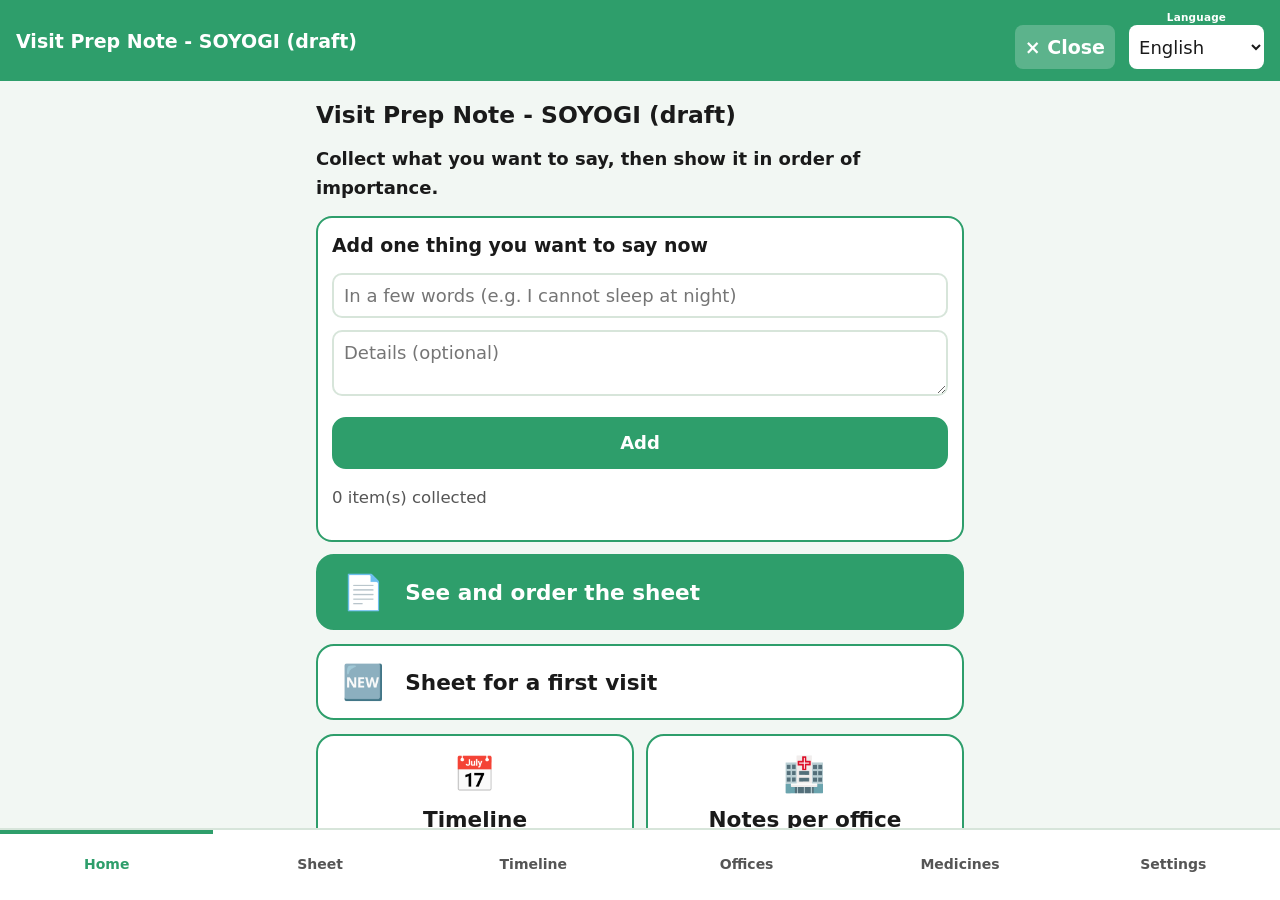
==== index.html @ c071b029 "web v0.3.1: 本体から同期 Co-Authored-By: Claude Opus 5.5 <noreply@anthropic.com>" ====
<!DOCTYPE html>
<html lang="ja">
<head>
<meta charset="UTF-8">
<meta name="viewport" content="width=device-width, initial-scale=1, viewport-fit=cover">
<meta name="theme-color" content="#2e9e6b">
<title>相談と受診の準備ノート(仮)</title>
<meta name="description" content="受診や相談の前に伝えたいことを貯め、大事な順の1枚を見せ、言えなかった分は次回へ。年表と窓口ごとの記録。端末内のみ・オフライン・登録なし。">
<link rel="manifest" href="manifest.json">
<link rel="icon" href="icons/icon-192.png">
<link rel="apple-touch-icon" href="icons/icon-192.png">
<link rel="stylesheet" href="style.css">
</head>
<body class="fs0">
<header id="hd">
  <div id="hd-title">相談と受診の準備ノート(仮)</div>
  <div id="hd-right">
    <button id="hd-exit" class="hd-btn" type="button">× とじる</button>
    <div id="lang-wrap">
      <span class="lang-label">Language</span>
      <select id="set-lang" aria-label="Language 言語">
        <option value="ja">日本語</option>
        <option value="en">English</option>
        <option value="de">Deutsch</option>
        <option value="fr">Français</option>
        <option value="es">Español</option>
        <option value="it">Italiano</option>
        <option value="pt">Português</option>
        <option value="nl">Nederlands</option>
        <option value="sv">Svenska</option>
        <option value="ko">한국어</option>
        <option value="zh">简体中文</option>
        <option value="ar">العربية</option>
      </select>
    </div>
  </div>
</header>

<main id="main">

  <!-- ホーム(screens/home.js が描く) -->
  <section id="scr-home" class="screen" data-scr="home"></section>
  <section id="scr-ichimai" class="screen hidden" data-scr="ichimai"></section>
  <section id="scr-shokai" class="screen hidden" data-scr="shokai"></section>
  <section id="scr-nenpyo" class="screen hidden" data-scr="nenpyo"></section>
  <section id="scr-madoguchi" class="screen hidden" data-scr="madoguchi"></section>
  <section id="scr-kusuri" class="screen hidden" data-scr="kusuri"></section>

  <!-- BUILDER: 画面を足すときは
       <section id="scr-<id>" class="screen hidden" data-scr="<id>"></section>
       を追加し、screens/<id>.js で window.SCREENS.register('<id>', { render(container, api){...} }) する。
       ナビは下の #navbar に <button id="nav-<id>" class="nav-btn" data-scr="<id>"></button> を足す(合計6個まで)。
       i18n.js の nav.<id> にラベルを入れる(ja と en の両方)。sw.js の ASSETS にも screens/<id>.js を足す。 -->

  <!-- せってい(共通シェル。文言は app.js の I18N_MAP が入れる) -->
  <section id="scr-set" class="screen hidden" data-scr="set">
    <h2 id="set-h-normal" class="sec-h"></h2>
    <div class="set-row"><span id="lbl-fs"></span><button id="btn-fs" class="set-btn"></button></div>
    <div class="set-row"><span id="lbl-theme"></span><button id="btn-theme" class="set-btn"></button></div>
    <div class="set-row"><span id="lbl-bgm"></span><button id="btn-bgm" class="set-btn"></button></div>
    <div class="set-row"><span id="lbl-sound"></span><button id="btn-sound" class="set-btn"></button></div>

    <!-- BUILDER: アプリ固有の設定行はここに足す(id は set-app-* で) -->
    <div id="set-app-rows"></div>

    <h2 id="set-h-backup" class="sec-h"></h2>
    <p id="bk-hint" class="hint"></p>
    <div class="bk-row">
      <button id="bk-export" class="set-btn"></button>
      <button id="bk-import" class="set-btn"></button>
    </div>
    <input id="bk-file" type="file" accept="application/json,.json" class="hidden">

    <p id="set-note" class="hint"></p>
    <p class="credit"><a id="link-privacy" href="privacy.html"></a></p>
    <p class="credit"><a id="about-credit" href="https://soudansoyogi.com/" target="_blank" rel="noopener"></a></p>
    <p id="about-ver" class="credit"></p>
  </section>

</main>

<nav id="navbar">
  <button id="nav-home" class="nav-btn active" data-scr="home"></button>
  <button id="nav-ichimai" class="nav-btn" data-scr="ichimai"></button>
  <button id="nav-nenpyo" class="nav-btn" data-scr="nenpyo"></button>
  <button id="nav-madoguchi" class="nav-btn" data-scr="madoguchi"></button>
  <button id="nav-kusuri" class="nav-btn" data-scr="kusuri"></button>
  <button id="nav-set" class="nav-btn" data-scr="set"></button>
</nav>

<div id="toast" class="toast"></div>

<script src="audio.js"></script>
<script src="tap.js"></script>
<script src="i18n.js"></script>
<script src="photo.js"></script>
<script src="screens/router.js"></script>
<script src="screens/ui.js"></script>
<script src="screens/home.js"></script>
<script src="screens/ichimai.js"></script>
<script src="screens/shokai.js"></script>
<script src="screens/nenpyo.js"></script>
<script src="screens/madoguchi.js"></script>
<script src="screens/kusuri.js"></script>
<script src="app.js"></script>
</body>
</html>
---- style.css ----
/* 相談と受診の準備ノート(仮) スタイル(そよぎアプリ・キット v1)
   ・そよぎブランド4色(明るい緑/水色/白/黒) = 4テーマ(body data-theme)
   ・シェルは縦フレックス(ヘッダー=上固定 / #main=スクロール / ナビ=下固定)。100dvh・特大文字でも下端まで届く
   ・大人の尊厳を保つ落ち着いたトーン。機能色のみ。でか文字・大ボタン(44px以上)・.pressing の沈み込み(tap.js連動)
   ・targetSdk36(エッジtoエッジ)のため上下左右に env(safe-area-inset-*)。画面の上下端に余白を持つ */
:root{
  --brand:#2e9e6b;
  --bg:#f2f7f3;
  --ink:#1a1a1a;
  --card:#ffffff;
  --line:#d7e5da;
  --sub:#555;
  --alert:#d43f3f;
  --ok:#2e9e6b;
}
body[data-theme="aqua"]{ --brand:#2b8fb5; --bg:#eff7fa; --line:#cfe5ee; }
body[data-theme="white"]{ --brand:#3d8a63; --bg:#ffffff; --card:#f7f9f8; --line:#e2e6e4; }
body[data-theme="dark"]{
  --brand:#43c08a; --bg:#191d1b; --card:#242a27; --ink:#f2f2f2; --line:#3a423e; --sub:#b5bdb8;
}

*{ box-sizing:border-box; -webkit-tap-highlight-color:transparent; }
html,body{ margin:0; }
body{
  font-family:"Hiragino Sans","Yu Gothic UI","Noto Sans JP",system-ui,sans-serif;
  background:var(--bg); color:var(--ink);
  line-height:1.6;
  height:100vh; height:100dvh;
  display:flex; flex-direction:column;
  overflow:hidden;
  -webkit-touch-callout:none;
}
body.fs0{ font-size:18px; }
body.fs1{ font-size:21px; }
body.fs2{ font-size:25px; }

/* ======== ヘッダー(chromeは固定19px=fs2でも肥大させない) ======== */
header#hd{
  background:var(--brand); color:#fff;
  padding:calc(12px + env(safe-area-inset-top)) max(16px, env(safe-area-inset-right)) 12px max(16px, env(safe-area-inset-left));
  font-weight:700; font-size:19px;
  display:flex; align-items:center; justify-content:space-between; gap:14px;
  flex-shrink:0; overflow:hidden;
  min-height:calc(72px + env(safe-area-inset-top));
}
#hd-title{ flex:1; min-width:2.5em; overflow:hidden; text-overflow:ellipsis; white-space:nowrap; }
#hd-right{ display:flex; align-items:flex-end; gap:14px; flex-shrink:0; }
#lang-wrap{ display:flex; flex-direction:column; align-items:center; gap:3px; flex-shrink:0; }
.lang-label{ font-size:.55em; font-weight:700; color:#fff; line-height:1; letter-spacing:.02em; }
#hd #set-lang{
  min-height:44px; font-size:.95em; font-family:inherit;
  border:none; border-radius:8px; padding:2px 6px;
  background:#fff; color:#1a1a1a;
}
.hd-btn{
  min-height:44px; min-width:44px; padding:0 10px;
  border:none; border-radius:8px; background:rgba(255,255,255,.22); color:#fff;
  font-size:1em; font-family:inherit; font-weight:700;
}

/* ======== 本文(ここだけスクロール) ======== */
#main{
  flex:1 1 auto; min-height:0; overflow-y:auto;
  -webkit-overflow-scrolling:touch;
  width:100%; max-width:680px; margin:0 auto;
  padding:16px max(16px, env(safe-area-inset-right)) 24px max(16px, env(safe-area-inset-left));
}
.screen.hidden, .hidden, [hidden]{ display:none !important; }
.scr-title{ font-size:1.3em; margin:0 0 10px; }
.sec-h{ font-size:1.05em; margin:24px 0 8px; }
.hint{ color:var(--sub); font-size:.92em; }
.note{
  background:var(--card); border:1.5px solid var(--brand); border-radius:10px;
  padding:10px 12px; color:var(--ink); font-size:.95em; margin:0 0 10px;
}
.tagline{ font-weight:700; margin:4px 0 14px; }

/* ======== 共通部品 ======== */
.big-btn{
  display:flex; align-items:center; gap:16px; width:100%; font-size:1em;
  min-height:76px; padding:14px 20px; margin:0 0 14px;
  border:2px solid var(--brand); background:var(--card); color:var(--ink);
  border-radius:18px; font-family:inherit; text-align:left;
}
.big-btn .ico{ font-size:1.9em; line-height:1; flex:none; width:1.5em; text-align:center; }
.big-btn .lbl{ font-size:1.2em; font-weight:700; }
.big-btn.primary{ background:var(--brand); color:#fff; }
.big-btn.alert{ border-color:var(--alert); }
.big-btn.huge{ min-height:40vh; min-height:40dvh; justify-content:center; text-align:center; font-size:1.3em; }
.grid2{ display:grid; grid-template-columns:1fr 1fr; gap:12px; }
.grid2 .big-btn{ flex-direction:column; justify-content:center; text-align:center; margin:0; min-height:120px; }
.card{
  background:var(--card); border:2px solid var(--line); border-radius:16px;
  padding:12px 14px; margin:0 0 12px;
}
.card.tappable{ border-color:var(--brand); }
.row{ display:flex; align-items:center; gap:10px; }
.row.between{ justify-content:space-between; }
.btn{
  min-height:52px; min-width:52px; padding:0 18px;
  display:inline-flex; align-items:center; justify-content:center; gap:8px;
  border:2px solid var(--line); background:var(--card); color:var(--ink);
  border-radius:14px; font-family:inherit; font-size:1em; font-weight:700;
}
.btn.primary{ border-color:var(--brand); background:var(--brand); color:#fff; }
.btn.danger{ border-color:#cc3b30; color:#cc3b30; }
body[data-theme="dark"] .btn.danger{ border-color:#ef9a9a; color:#ef9a9a; }
.btn.wide{ width:100%; }
.btn-row{ display:flex; gap:10px; flex-wrap:wrap; margin:10px 0; }
.btn-row .btn{ flex:1; }
.field{ margin:12px 0; }
.field label{ display:block; font-weight:700; margin:0 0 4px; }
.field input[type="text"], .field input[type="number"], .field input[type="date"], .field input[type="time"], .field textarea, .field select{
  width:100%; font-size:1em; font-family:inherit;
  padding:10px; border:2px solid var(--line); border-radius:10px;
  background:var(--card); color:var(--ink);
}
.field textarea{ resize:vertical; min-height:2.6em; }
.list{ margin:0; padding:0; list-style:none; }
.list li{
  background:var(--card); border:2px solid var(--line); border-radius:12px;
  padding:10px 12px; margin:0 0 8px; min-height:52px;
  display:flex; align-items:center; gap:10px;
}
.list li .grow{ flex:1; min-width:0; overflow-wrap:anywhere; }
.chips{ display:flex; flex-wrap:wrap; gap:8px; }
.chip{
  min-height:44px; padding:6px 14px; border-radius:999px;
  border:2px solid var(--line); background:var(--card); color:var(--ink);
  font-family:inherit; font-size:.95em; font-weight:700;
}
.chip.on{ border-color:var(--brand); background:var(--brand); color:#fff; }
.empty{ color:var(--sub); text-align:center; padding:20px 8px; }
.photo-thumb{ width:64px; height:64px; object-fit:cover; border-radius:10px; background:var(--bg); flex:none; }
.photo-big{ width:100%; max-width:min(90vw,420px); aspect-ratio:1/1; object-fit:contain; border-radius:16px; background:var(--card); border:2px solid var(--line); display:block; margin:0 auto; }

/* ======== でか文字・見せる(全画面) ======== */
.ov{
  position:fixed; inset:0; z-index:300; background:var(--bg); color:var(--ink);
  overflow-y:auto; -webkit-overflow-scrolling:touch;
  padding:calc(20px + env(safe-area-inset-top)) max(16px, env(safe-area-inset-right))
          calc(96px + env(safe-area-inset-bottom)) max(16px, env(safe-area-inset-left));
}
.ov.show-white{ background:#fff; color:#1a1a1a; }
.ov.show-black{ background:#000; color:#fff; }
.ov-close{
  position:fixed; min-height:64px; z-index:301;
  bottom:calc(16px + env(safe-area-inset-bottom));
  left:max(16px, env(safe-area-inset-left)); right:max(16px, env(safe-area-inset-right));
  background:var(--brand); color:#fff; border:none; border-radius:12px;
  font-size:1.2em; font-weight:700; font-family:inherit;
}
.show-head{ font-size:1.3em; font-weight:800; border:3px solid var(--brand); border-radius:12px; padding:12px; text-align:center; }
.show-block{ margin-top:18px; }
.show-label{ font-size:.9em; color:var(--sub); font-weight:700; }
.show-value{ font-size:1.9em; font-weight:800; line-height:1.35; background:var(--card); border-radius:10px; padding:10px 12px; overflow-wrap:anywhere; }
.step-text{ font-size:2em; font-weight:800; line-height:1.4; text-align:center; margin:12vh 0 24px; overflow-wrap:anywhere; }
.call-btn{
  display:block; margin-top:10px; min-height:64px; line-height:64px;
  background:#2e9e6b; color:#fff; text-align:center;
  font-size:1.3em; font-weight:800; border-radius:12px; text-decoration:none;
}

/* ======== せってい ======== */
.set-row{
  display:flex; justify-content:space-between; align-items:center;
  min-height:56px; gap:12px; border-bottom:1px solid var(--line);
}
.set-btn{
  min-width:120px; min-height:48px; font-size:1em; font-family:inherit;
  border:2px solid var(--brand); background:var(--card); color:var(--ink);
  border-radius:10px;
}
select{ min-height:48px; font-size:1em; font-family:inherit; }
.bk-row{ display:flex; gap:12px; }
.bk-row .set-btn{ flex:1; }
input[type="file"].hidden{ display:none; }
.credit{ color:var(--sub); margin-top:20px; text-align:center; }
.credit a{ color:var(--brand); text-decoration:underline; display:inline-block; padding:8px 4px; }

/* ======== ナビ(下固定・最大6) ======== */
#navbar{
  flex-shrink:0; display:flex;
  background:var(--card); border-top:2px solid var(--line);
  padding-bottom:max(6px, env(safe-area-inset-bottom));
  padding-left:env(safe-area-inset-left); padding-right:env(safe-area-inset-right);
}
.nav-btn{
  flex:1; min-height:64px; min-width:44px; border:none; background:none;
  font-size:14px; font-weight:700; font-family:inherit; color:var(--sub);
  border-top:4px solid transparent; padding:4px 0; line-height:1.2;
  overflow-wrap:anywhere;   /* 6個並び(72px幅)で en「Medicines」等がはみ出さないよう chrome と同じく固定サイズ */
}
.nav-btn.active{ color:var(--brand); border-top-color:var(--brand); }
.nav-btn.hidden{ display:none; }

/* tap.js の押下フィードバック */
.pressing{ transform:scale(.97); filter:brightness(.92); }

/* トースト */
.toast{
  position:fixed; bottom:calc(96px + env(safe-area-inset-bottom)); left:50%; transform:translateX(-50%);
  background:#333; color:#fff; padding:10px 18px; border-radius:999px;
  opacity:0; transition:opacity .25s; pointer-events:none; z-index:400; max-width:88%; width:max-content;
}
.toast.show{ opacity:1; }

/* ======== このアプリ固有(準備ノート) ======== */
.sec-h.first{ margin-top:0; }
.add-card{ border-color:var(--brand); }
.lbl-inline{ font-weight:700; margin-right:8px; }
/* .field の外に置く1行入力(表紙の1行など)にも同じ見た目を与える */
.row > input[type="text"]{
  flex:1 1 auto; min-width:0; font-size:1em; font-family:inherit;
  padding:10px; border:2px solid var(--line); border-radius:10px;
  background:var(--card); color:var(--ink);
}
.btn.small{ min-height:44px; min-width:44px; padding:0 10px; font-size:.9em; }
.list li .ctl{ display:flex; flex-direction:column; gap:6px; flex:none; }
.list li .num{ font-weight:800; color:var(--brand); min-width:1.4em; text-align:center; flex:none; }
.list li.in-sheet{ border-color:var(--brand); }
.list li.kept{ opacity:.55; }
.item-title{ font-weight:700; overflow-wrap:anywhere; }
.done-list li{ opacity:.8; }
.show-detail{ font-size:1.2em; line-height:1.5; padding:6px 12px 0; overflow-wrap:anywhere; }
.ov-body{ max-width:680px; margin:0 auto; }
.card.tappable .item-title{ color:var(--brand); }

/* ======== 写真の取り込みとトリミング(photo.js) ======== */
.photo-ov{
  position:fixed; inset:0; z-index:350; background:var(--bg); color:var(--ink);
  display:flex; flex-direction:column; align-items:center; overflow-y:auto;
  padding:calc(20px + env(safe-area-inset-top)) 16px calc(24px + env(safe-area-inset-bottom));
}
.photo-ov-title{ font-size:1.18em; font-weight:700; margin:0 0 6px; text-align:center; }
.photo-ov-hint{ color:var(--sub); font-size:.92em; text-align:center; margin:0 0 14px; max-width:22em; }
.photo-crop-canvas{
  width:min(80vw,300px); height:min(80vw,300px); max-width:300px; max-height:300px;
  border-radius:12px; border:2px solid var(--brand); background:#000; touch-action:none; display:block;
}
.photo-dpad{ display:grid; grid-template-columns:repeat(3,52px); grid-template-rows:repeat(3,52px); gap:6px; margin:14px 0 6px; justify-content:center; }
.photo-nudge{ min-width:52px; min-height:52px; border:2px solid var(--line); background:var(--card); color:var(--ink); border-radius:12px; font-size:1.2em; font-family:inherit; }
.photo-nudge.spacer{ border:none; background:none; }
.photo-zoom-row{ display:flex; align-items:center; gap:10px; width:100%; max-width:340px; margin:8px 0 2px; }
.photo-zoom-row input[type="range"]{ flex:1; min-height:44px; accent-color:var(--brand); }
.photo-row{ display:flex; gap:12px; justify-content:center; flex-wrap:wrap; width:100%; max-width:420px; margin-top:12px; }
.photo-file{ display:none; }
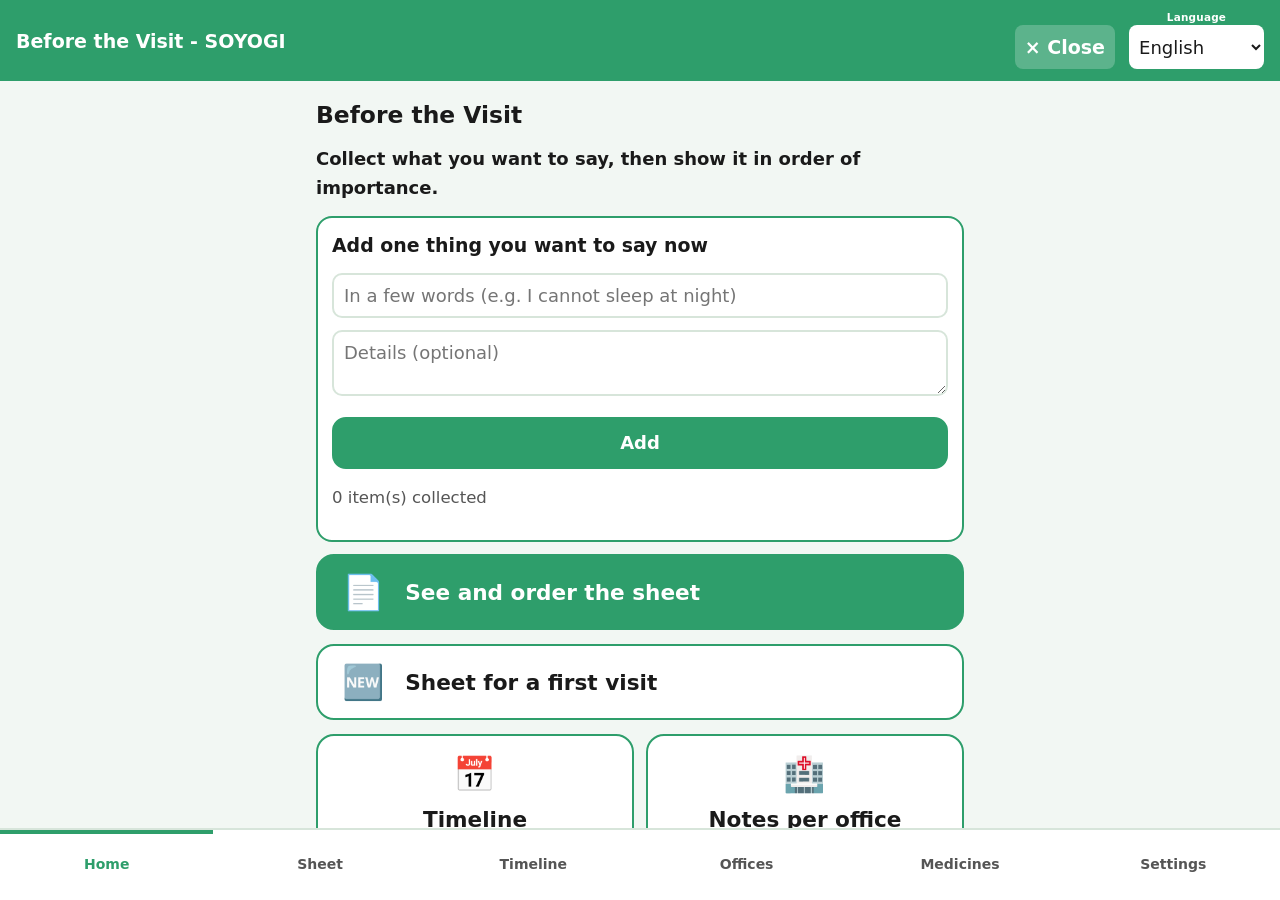
==== commit 3d0968ae: "web v0.4.0: 本体から同期 Co-Authored-By: Claude Opus 5.5 <noreply@anthropic.com>" ====
--- a/index.html
+++ b/index.html
@@ -4,7 +4,7 @@
 <meta charset="UTF-8">
 <meta name="viewport" content="width=device-width, initial-scale=1, viewport-fit=cover">
 <meta name="theme-color" content="#2e9e6b">
-<title>相談と受診の準備ノート(仮)</title>
+<title>相談と受診の前に・そよぎ</title>
 <meta name="description" content="受診や相談の前に伝えたいことを貯め、大事な順の1枚を見せ、言えなかった分は次回へ。年表と窓口ごとの記録。端末内のみ・オフライン・登録なし。">
 <link rel="manifest" href="manifest.json">
 <link rel="icon" href="icons/icon-192.png">
@@ -13,7 +13,7 @@
 </head>
 <body class="fs0">
 <header id="hd">
-  <div id="hd-title">相談と受診の準備ノート(仮)</div>
+  <div id="hd-title">相談と受診の前に・そよぎ</div>
   <div id="hd-right">
     <button id="hd-exit" class="hd-btn" type="button">× とじる</button>
     <div id="lang-wrap">
--- a/style.css
+++ b/style.css
@@ -1,4 +1,4 @@
-/* 相談と受診の準備ノート(仮) スタイル(そよぎアプリ・キット v1)
+/* 相談と受診の前に・そよぎ スタイル(そよぎアプリ・キット v1)
    ・そよぎブランド4色(明るい緑/水色/白/黒) = 4テーマ(body data-theme)
    ・シェルは縦フレックス(ヘッダー=上固定 / #main=スクロール / ナビ=下固定)。100dvh・特大文字でも下端まで届く
    ・大人の尊厳を保つ落ち着いたトーン。機能色のみ。でか文字・大ボタン(44px以上)・.pressing の沈み込み(tap.js連動)
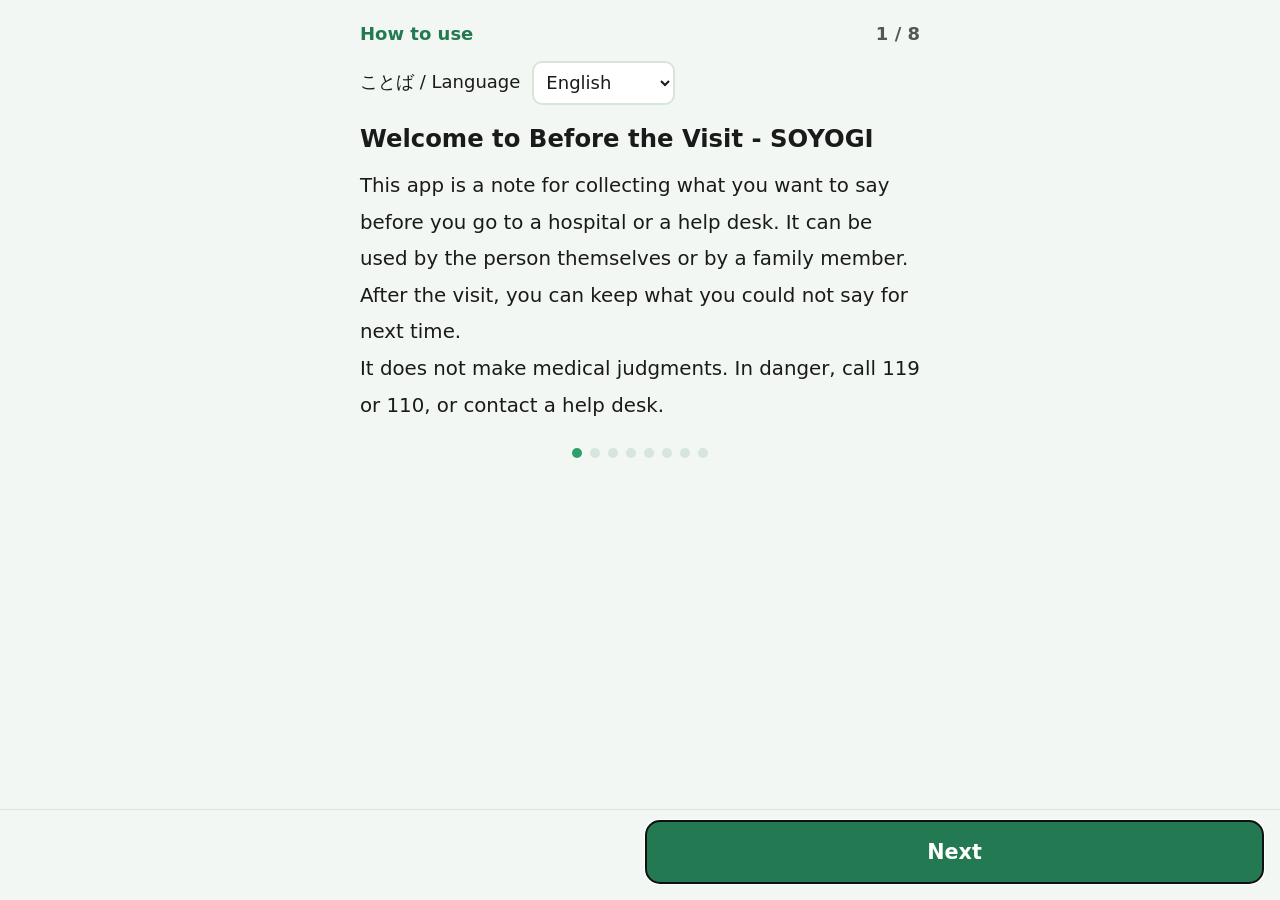
==== commit dd7d868a: "web v0.4.7: 本体から同期 Co-Authored-By: Claude Opus 5.5 <noreply@anthropic.com>" ====
--- a/index.html
+++ b/index.html
@@ -63,6 +63,9 @@
     <!-- BUILDER: アプリ固有の設定行はここに足す(id は set-app-* で) -->
     <div id="set-app-rows"></div>
 
+    <!-- はじめての つかいかた を もう一度(app.js openGuide・GUIDE_AGAIN=false なら隠す) -->
+    <div id="set-guide-row" class="set-row"><span id="lbl-guide"></span><button id="btn-guide" class="set-btn"></button></div>
+
     <h2 id="set-h-backup" class="sec-h"></h2>
     <p id="bk-hint" class="hint"></p>
     <div class="bk-row">
--- a/style.css
+++ b/style.css
@@ -39,12 +39,17 @@
   background:var(--brand); color:#fff;
   padding:calc(12px + env(safe-area-inset-top)) max(16px, env(safe-area-inset-right)) 12px max(16px, env(safe-area-inset-left));
   font-weight:700; font-size:19px;
-  display:flex; align-items:center; justify-content:space-between; gap:14px;
+  display:flex; align-items:center; justify-content:space-between; gap:8px;
   flex-shrink:0; overflow:hidden;
   min-height:calc(72px + env(safe-area-inset-top));
 }
-#hd-title{ flex:1; min-width:2.5em; overflow:hidden; text-overflow:ellipsis; white-space:nowrap; }
-#hd-right{ display:flex; align-items:flex-end; gap:14px; flex-shrink:0; }
+/* 題名は2行まで折り返す(× とじる と言語の欄で幅が残らない端末でも名前が読める。3行目以降は app.js の fitTitle が短い名前に替える) */
+#hd-title{
+  flex:1; min-width:2.5em; overflow:hidden; font-size:17px; line-height:1.2;
+  white-space:normal; overflow-wrap:break-word;
+  display:-webkit-box; -webkit-box-orient:vertical; -webkit-line-clamp:2;
+}
+#hd-right{ display:flex; align-items:flex-end; gap:6px; flex-shrink:0; }
 #lang-wrap{ display:flex; flex-direction:column; align-items:center; gap:3px; flex-shrink:0; }
 .lang-label{ font-size:.55em; font-weight:700; color:#fff; line-height:1; letter-spacing:.02em; }
 #hd #set-lang{
@@ -53,8 +58,8 @@
   background:#fff; color:#1a1a1a;
 }
 .hd-btn{
-  min-height:44px; min-width:44px; padding:0 10px;
-  border:none; border-radius:8px; background:rgba(255,255,255,.22); color:#fff;
+  min-height:44px; min-width:44px; padding:0 8px;
+  border:none; border-radius:8px; background:rgba(0,0,0,.22); color:#fff;   /* 暗い半透明=白い字がどのテーマでも読める(退出ボタンは見つけやすさが大事) */
   font-size:1em; font-family:inherit; font-weight:700;
 }
 
@@ -83,15 +88,20 @@
   border-radius:18px; font-family:inherit; text-align:left;
 }
 .big-btn .ico{ font-size:1.9em; line-height:1; flex:none; width:1.5em; text-align:center; }
-.big-btn .lbl{ font-size:1.2em; font-weight:700; }
+.big-btn .lbl{ font-size:1.2em; font-weight:700; min-width:0; overflow-wrap:anywhere; hyphens:auto; }
 .big-btn.primary{ background:var(--brand); color:#fff; }
 .big-btn.alert{ border-color:var(--alert); }
 .big-btn.huge{ min-height:40vh; min-height:40dvh; justify-content:center; text-align:center; font-size:1.3em; }
-.grid2{ display:grid; grid-template-columns:1fr 1fr; gap:12px; }
+.grid2{ display:grid; grid-template-columns:repeat(2, minmax(0, 1fr)); gap:12px; }
 .grid2 .big-btn{ flex-direction:column; justify-content:center; text-align:center; margin:0; min-height:120px; }
+/* 幅が狭く文字が「とても大きい」ときは1列にして、ほかの大ボタンと同じ横並び(長い単語が細かく折れないように) */
+@media (max-width:400px){
+  body.fs2 .grid2{ grid-template-columns:minmax(0, 1fr); }
+  body.fs2 .grid2 .big-btn{ flex-direction:row; justify-content:flex-start; text-align:left; min-height:76px; }
+}
 .card{
   background:var(--card); border:2px solid var(--line); border-radius:16px;
-  padding:12px 14px; margin:0 0 12px;
+  padding:12px 14px; margin:0 0 12px; overflow-wrap:anywhere;   /* 空白のない長い英数字(URL など)でも横にはみ出さない */
 }
 .card.tappable{ border-color:var(--brand); }
 .row{ display:flex; align-items:center; gap:10px; }
@@ -101,13 +111,14 @@
   display:inline-flex; align-items:center; justify-content:center; gap:8px;
   border:2px solid var(--line); background:var(--card); color:var(--ink);
   border-radius:14px; font-family:inherit; font-size:1em; font-weight:700;
+  overflow-wrap:normal;   /* .grow / .card の anywhere を受け継いで単語の途中で折れないように */
 }
 .btn.primary{ border-color:var(--brand); background:var(--brand); color:#fff; }
 .btn.danger{ border-color:#cc3b30; color:#cc3b30; }
 body[data-theme="dark"] .btn.danger{ border-color:#ef9a9a; color:#ef9a9a; }
 .btn.wide{ width:100%; }
 .btn-row{ display:flex; gap:10px; flex-wrap:wrap; margin:10px 0; }
-.btn-row .btn{ flex:1; }
+.btn-row .btn{ flex:1 1 auto; }   /* 入りきらないときは次の行へ回る(文字の大きさ・言語で縮めて字をはみ出させない) */
 .field{ margin:12px 0; }
 .field label{ display:block; font-weight:700; margin:0 0 4px; }
 .field input[type="text"], .field input[type="number"], .field input[type="date"], .field input[type="time"], .field textarea, .field select{
@@ -125,7 +136,7 @@
 .list li .grow{ flex:1; min-width:0; overflow-wrap:anywhere; }
 .chips{ display:flex; flex-wrap:wrap; gap:8px; }
 .chip{
-  min-height:44px; padding:6px 14px; border-radius:999px;
+  min-height:44px; min-width:44px; padding:6px 14px; border-radius:999px;
   border:2px solid var(--line); background:var(--card); color:var(--ink);
   font-family:inherit; font-size:.95em; font-weight:700;
 }
@@ -139,9 +150,10 @@
   position:fixed; inset:0; z-index:300; background:var(--bg); color:var(--ink);
   overflow-y:auto; -webkit-overflow-scrolling:touch;
   padding:calc(20px + env(safe-area-inset-top)) max(16px, env(safe-area-inset-right))
-          calc(96px + env(safe-area-inset-bottom)) max(16px, env(safe-area-inset-left));
-}
-.ov.show-white{ background:#fff; color:#1a1a1a; }
+          calc(128px + env(safe-area-inset-bottom)) max(16px, env(safe-area-inset-left));
+}
+/* 相手に見せる画面は、どのテーマでも白地に黒の字(くろ テーマの変数を明るい色に戻す) */
+.ov.show-white{ background:#fff; color:#1a1a1a; --card:#f4f6f5; --ink:#1a1a1a; --sub:#555; --line:#d7e5da; }
 .ov.show-black{ background:#000; color:#fff; }
 .ov-close{
   position:fixed; min-height:64px; z-index:301;
@@ -149,10 +161,11 @@
   left:max(16px, env(safe-area-inset-left)); right:max(16px, env(safe-area-inset-right));
   background:var(--brand); color:#fff; border:none; border-radius:12px;
   font-size:1.2em; font-weight:700; font-family:inherit;
+  line-height:1.25; padding:8px 12px; word-break:keep-all; overflow-wrap:anywhere;   /* 2行になっても語の途中で折れない */
 }
 .show-head{ font-size:1.3em; font-weight:800; border:3px solid var(--brand); border-radius:12px; padding:12px; text-align:center; }
 .show-block{ margin-top:18px; }
-.show-label{ font-size:.9em; color:var(--sub); font-weight:700; }
+.show-label{ font-size:.9em; color:var(--sub); font-weight:700; overflow-wrap:anywhere; }
 .show-value{ font-size:1.9em; font-weight:800; line-height:1.35; background:var(--card); border-radius:10px; padding:10px 12px; overflow-wrap:anywhere; }
 .step-text{ font-size:2em; font-weight:800; line-height:1.4; text-align:center; margin:12vh 0 24px; overflow-wrap:anywhere; }
 .call-btn{
@@ -196,6 +209,17 @@
 
 /* tap.js の押下フィードバック */
 .pressing{ transform:scale(.97); filter:brightness(.92); }
+
+/* アプリの中の確かめの窓(app.js askBox・Play版だけ・2026-09-29)。重ねた画面・写真の切りとりより上、トーストより下 */
+.ov.ask-ov{
+  z-index:360; background:rgba(0,0,0,.55); display:flex; align-items:center; justify-content:center;
+  padding:calc(16px + env(safe-area-inset-top)) max(16px, env(safe-area-inset-right))
+          calc(16px + env(safe-area-inset-bottom)) max(16px, env(safe-area-inset-left));
+}
+.ask-box{ background:var(--card); color:var(--ink); border:2px solid var(--line); border-radius:16px; padding:20px 16px 16px; width:min(100%, 460px); max-height:100%; overflow-y:auto; }
+.ask-msg{ font-size:1.15em; font-weight:700; line-height:1.55; margin:0 0 18px; word-break:keep-all; overflow-wrap:anywhere; white-space:pre-wrap; }   /* 分かち書きの空白で折る(語の途中で切らない) */
+.ask-row{ display:flex; flex-wrap:wrap; gap:10px; }
+.ask-row .btn{ flex:1 1 7em; min-height:56px; font-size:1.1em; }
 
 /* トースト */
 .toast{
@@ -219,12 +243,54 @@
 .list li .ctl{ display:flex; flex-direction:column; gap:6px; flex:none; }
 .list li .num{ font-weight:800; color:var(--brand); min-width:1.4em; text-align:center; flex:none; }
 .list li.in-sheet{ border-color:var(--brand); }
-.list li.kept{ opacity:.55; }
+/* 「言えなかった」を押した行と「言えた こと」の行: 全体を薄く(opacity)すると字が 4.5:1 を切るので、
+   地を背景色・点線の枠・字を --sub にして「脇に置いた」ことを見せる(字は どのテーマでも 4.5:1 以上) */
+.list li.kept{ background:var(--bg); border-style:dashed; color:var(--sub); }
+.list li.kept .num{ color:var(--sub); }
 .item-title{ font-weight:700; overflow-wrap:anywhere; }
-.done-list li{ opacity:.8; }
+.done-list li{ color:var(--sub); }
 .show-detail{ font-size:1.2em; line-height:1.5; padding:6px 12px 0; overflow-wrap:anywhere; }
-.ov-body{ max-width:680px; margin:0 auto; }
+.ov-body{ max-width:680px; margin:0 auto; overflow-wrap:anywhere; }
+/* 1枚: 見せる数・相手に見せる・窓口のあと のあいだの余白 */
+#ichimai-show{ margin:14px 0 10px; }
+#ichimai-after{ margin:0 0 14px; }
+/* 1枚: 見せる範囲の区切り(N行目のあと) */
+.list li.sheet-end{
+  background:none; border:none; border-top:2px dashed var(--brand); border-radius:0;
+  min-height:0; padding:4px 4px 0; margin:2px 0 10px;
+  color:var(--ink); font-weight:700; font-size:.9em; justify-content:center; text-align:center;
+}
+/* 1枚: 幅が狭いか文字が「とても大きい」ときは、▲▼なおす を文字の下に横1列で置く(文字の欄を広く取る) */
+@media (max-width:400px){
+  #ichimai-list .list li{ flex-wrap:wrap; }
+  #ichimai-list .list li .ctl{ flex-direction:row; flex-wrap:wrap; width:100%; }
+  #ichimai-list .list li .ctl .btn{ flex:1 1 auto; }
+}
+body.fs2 #ichimai-list .list li{ flex-wrap:wrap; }
+body.fs2 #ichimai-list .list li .ctl{ flex-direction:row; flex-wrap:wrap; width:100%; }
+body.fs2 #ichimai-list .list li .ctl .btn{ flex:1 1 auto; }
 .card.tappable .item-title{ color:var(--brand); }
+
+/* ======== 文字用の緑と、緑の上の文字色(点検 junbi-22・A/B。ひとつずつ・そよぎ と同じ変数名) ========
+   ・--brand-ink = 文字を載せる緑(ヘッダーの地・主ボタン・選んだチップ・見せる画面の とじる)と、
+     緑を文字色に使う所(下ナビの選択中・リンク・1枚の番号・窓口の名前)。明るい3テーマは濃い色にして 4.5:1 以上
+     (みどり・しろ #237a52 / みずいろ #1f6f8f)。くろ は --brand のまま(字のほうを --on-brand の濃い色にする)
+   ・--on-brand = 緑の上の文字色。既定は白・くろ は緑が明るい(#43c08a)ので濃い緑の字(7.2:1)
+   ・--hd-btn-bg = ヘッダーのボタン(× とじる)の地
+   ・枠・線・飾り(カードの枠・下ナビの選択中の線・区切り線など)は --brand のまま。4テーマの考え方は変えない
+   ・見せる画面(.ov.show-white)は白地に黒のまま。とじる だけがこの色を使う */
+:root{ --brand-ink:#237a52; --on-brand:#fff; --hd-btn-bg:rgba(0,0,0,.28); }
+body[data-theme="aqua"]{ --brand-ink:#1f6f8f; }
+body[data-theme="white"]{ --brand-ink:#237a52; }
+body[data-theme="dark"]{ --brand-ink:var(--brand); --on-brand:#10231a; --hd-btn-bg:rgba(255,255,255,.35); }
+header#hd{ background:var(--brand-ink); }
+header#hd, .lang-label{ color:var(--on-brand); }
+.hd-btn{ background:var(--hd-btn-bg); color:var(--on-brand); }
+.btn.primary, .big-btn.primary, .chip.on{ border-color:var(--brand-ink); background:var(--brand-ink); color:var(--on-brand); }
+.ov-close, .call-btn{ background:var(--brand-ink); color:var(--on-brand); }
+.nav-btn.active, .credit a, .list li .num, .card.tappable .item-title{ color:var(--brand-ink); }
+/* 空の欄の「れい: …」: ブラウザの既定の灰色(#757575)は しろ 4.36・くろ 3.18 で足りないので、説明の字と同じ --sub(4.5:1 以上) */
+input::placeholder, textarea::placeholder{ color:var(--sub); opacity:1; }
 
 /* ======== 写真の取り込みとトリミング(photo.js) ======== */
 .photo-ov{
@@ -245,3 +311,24 @@
 .photo-zoom-row input[type="range"]{ flex:1; min-height:44px; accent-color:var(--brand); }
 .photo-row{ display:flex; gap:12px; justify-content:center; flex-wrap:wrap; width:100%; max-width:420px; margin-top:12px; }
 .photo-file{ display:none; }
+
+/* はじめての つかいかた(app.js openGuide・2026-09-30)。🔴この節はファイルの最後に置く(patch_guide.js がここから最後までを写す)。
+   ほかの重ねた画面より上・確かめの窓より下。ボタンは下に固定した帯(地の色つき=長いページでも本文が透けない) */
+.ov.guide-ov{ z-index:350; padding-bottom:calc(128px + env(safe-area-inset-bottom)); }
+.guide-box{ width:min(100%, 560px); margin:0 auto; }
+.guide-top{ display:flex; justify-content:space-between; align-items:baseline; gap:12px; }
+.guide-title{ margin:0; font-weight:800; color:var(--brand-ink, var(--brand)); }
+.guide-step{ margin:0; color:var(--sub); font-weight:700; white-space:nowrap; unicode-bidi:isolate; }   /* 向きは app.js が dir で決める(ar で「8 / 1」にしない) */
+.guide-lang{ display:flex; align-items:center; flex-wrap:wrap; gap:8px 12px; margin:12px 0 0; }
+.guide-lang select{ min-height:44px; font-size:1em; font-family:inherit; border:2px solid var(--line); border-radius:10px; background:var(--card); color:var(--ink); padding:2px 8px; }
+.guide-h{ font-size:1.35em; line-height:1.45; margin:16px 0 12px; word-break:keep-all; overflow-wrap:anywhere; }
+.guide-p{ font-size:1.1em; line-height:1.85; margin:0; white-space:pre-line; word-break:keep-all; overflow-wrap:anywhere; }
+.guide-dots{ display:flex; justify-content:center; flex-wrap:wrap; gap:8px; margin:24px 0 0; }
+.guide-dot{ width:10px; height:10px; border-radius:50%; background:var(--line); }
+.guide-dot.on{ background:var(--brand); }
+.guide-row{
+  position:fixed; z-index:351; display:flex; gap:10px; left:0; right:0; bottom:0;
+  padding:10px max(16px, env(safe-area-inset-right)) calc(16px + env(safe-area-inset-bottom)) max(16px, env(safe-area-inset-left));
+  background:var(--bg); border-top:1px solid var(--line);
+}
+.guide-row .btn{ flex:1 1 0; min-width:0; min-height:64px; font-size:1.15em; }
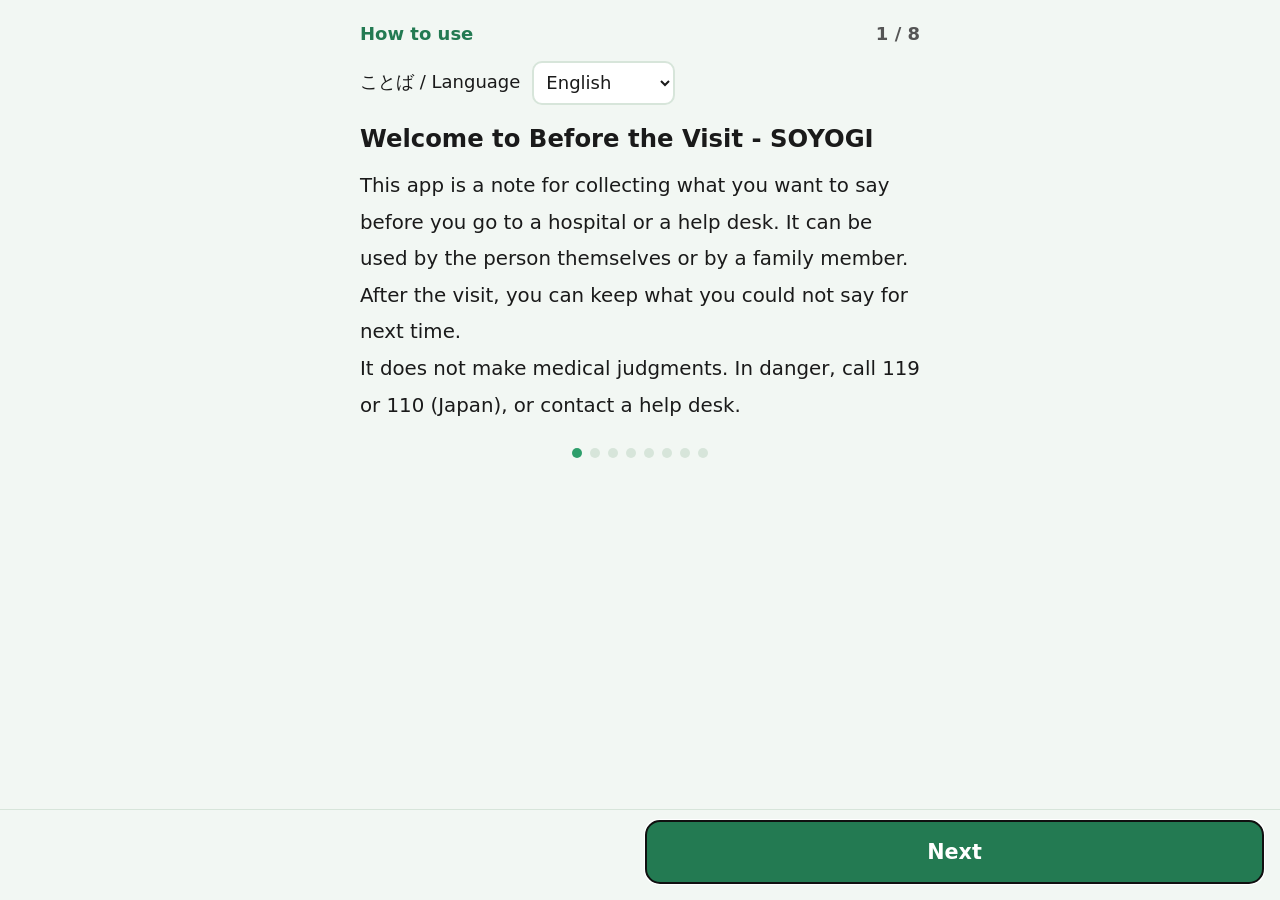
==== commit 60ac5640: "web 0.4.13: 本体から同期(「× とじる」の画面リセット・窓口の近い日順・もっと 大きく・最後に かきだした日) Co-Authored-By: Claude Opus 5.5 <norep" ====
--- a/index.html
+++ b/index.html
@@ -72,6 +72,7 @@
       <button id="bk-export" class="set-btn"></button>
       <button id="bk-import" class="set-btn"></button>
     </div>
+    <p id="bk-last" class="hint"></p>
     <input id="bk-file" type="file" accept="application/json,.json" class="hidden">
 
     <p id="set-note" class="hint"></p>
@@ -91,12 +92,11 @@
   <button id="nav-set" class="nav-btn" data-scr="set"></button>
 </nav>
 
-<div id="toast" class="toast"></div>
+<div id="toast" class="toast" role="status" aria-live="polite"></div>
 
 <script src="audio.js"></script>
 <script src="tap.js"></script>
 <script src="i18n.js"></script>
-<script src="photo.js"></script>
 <script src="screens/router.js"></script>
 <script src="screens/ui.js"></script>
 <script src="screens/home.js"></script>
--- a/style.css
+++ b/style.css
@@ -37,11 +37,11 @@
 /* ======== ヘッダー(chromeは固定19px=fs2でも肥大させない) ======== */
 header#hd{
   background:var(--brand); color:#fff;
-  padding:calc(12px + env(safe-area-inset-top)) max(16px, env(safe-area-inset-right)) 12px max(16px, env(safe-area-inset-left));
+  padding:calc(20px + env(safe-area-inset-top)) max(16px, env(safe-area-inset-right)) 12px max(16px, env(safe-area-inset-left));
   font-weight:700; font-size:19px;
   display:flex; align-items:center; justify-content:space-between; gap:8px;
   flex-shrink:0; overflow:hidden;
-  min-height:calc(72px + env(safe-area-inset-top));
+  min-height:calc(80px + env(safe-area-inset-top));
 }
 /* 題名は2行まで折り返す(× とじる と言語の欄で幅が残らない端末でも名前が読める。3行目以降は app.js の fitTitle が短い名前に替える) */
 #hd-title{
@@ -136,7 +136,7 @@
 .list li .grow{ flex:1; min-width:0; overflow-wrap:anywhere; }
 .chips{ display:flex; flex-wrap:wrap; gap:8px; }
 .chip{
-  min-height:44px; min-width:44px; padding:6px 14px; border-radius:999px;
+  min-height:48px; min-width:48px; padding:6px 14px; border-radius:999px;
   border:2px solid var(--line); background:var(--card); color:var(--ink);
   font-family:inherit; font-size:.95em; font-weight:700;
 }
@@ -239,7 +239,7 @@
   padding:10px; border:2px solid var(--line); border-radius:10px;
   background:var(--card); color:var(--ink);
 }
-.btn.small{ min-height:44px; min-width:44px; padding:0 10px; font-size:.9em; }
+.btn.small{ min-height:48px; min-width:48px; padding:0 10px; font-size:.9em; }
 .list li .ctl{ display:flex; flex-direction:column; gap:6px; flex:none; }
 .list li .num{ font-weight:800; color:var(--brand); min-width:1.4em; text-align:center; flex:none; }
 .list li.in-sheet{ border-color:var(--brand); }
@@ -248,9 +248,15 @@
 .list li.kept{ background:var(--bg); border-style:dashed; color:var(--sub); }
 .list li.kept .num{ color:var(--sub); }
 .item-title{ font-weight:700; overflow-wrap:anywhere; }
+/* 窓口: 今日から7日以内の予約・確かめる日の印(色だけに頼らず文字を出す) */
+.soon-badge{ display:inline-block; margin-inline-start:8px; padding:1px 10px; border:2px solid var(--brand-ink); border-radius:999px; color:var(--brand-ink); font-size:.85em; font-weight:700; white-space:nowrap; vertical-align:baseline; }
 .done-list li{ color:var(--sub); }
 .show-detail{ font-size:1.2em; line-height:1.5; padding:6px 12px 0; overflow-wrap:anywhere; }
 .ov-body{ max-width:680px; margin:0 auto; overflow-wrap:anywhere; }
+/* 相手に見せる画面だけ字を大きくする「もっと 大きく」(設定の文字の大きさとは別・保存しない) */
+.ov-zoom{ display:block; margin:0 0 10px; margin-inline-start:auto; background:var(--card); color:var(--ink); border:2px solid var(--line); }
+.ov.zoom1 .ov-body{ font-size:1.3em; }
+.ov.zoom2 .ov-body{ font-size:1.7em; }
 /* 1枚: 見せる数・相手に見せる・窓口のあと のあいだの余白 */
 #ichimai-show{ margin:14px 0 10px; }
 #ichimai-after{ margin:0 0 14px; }
